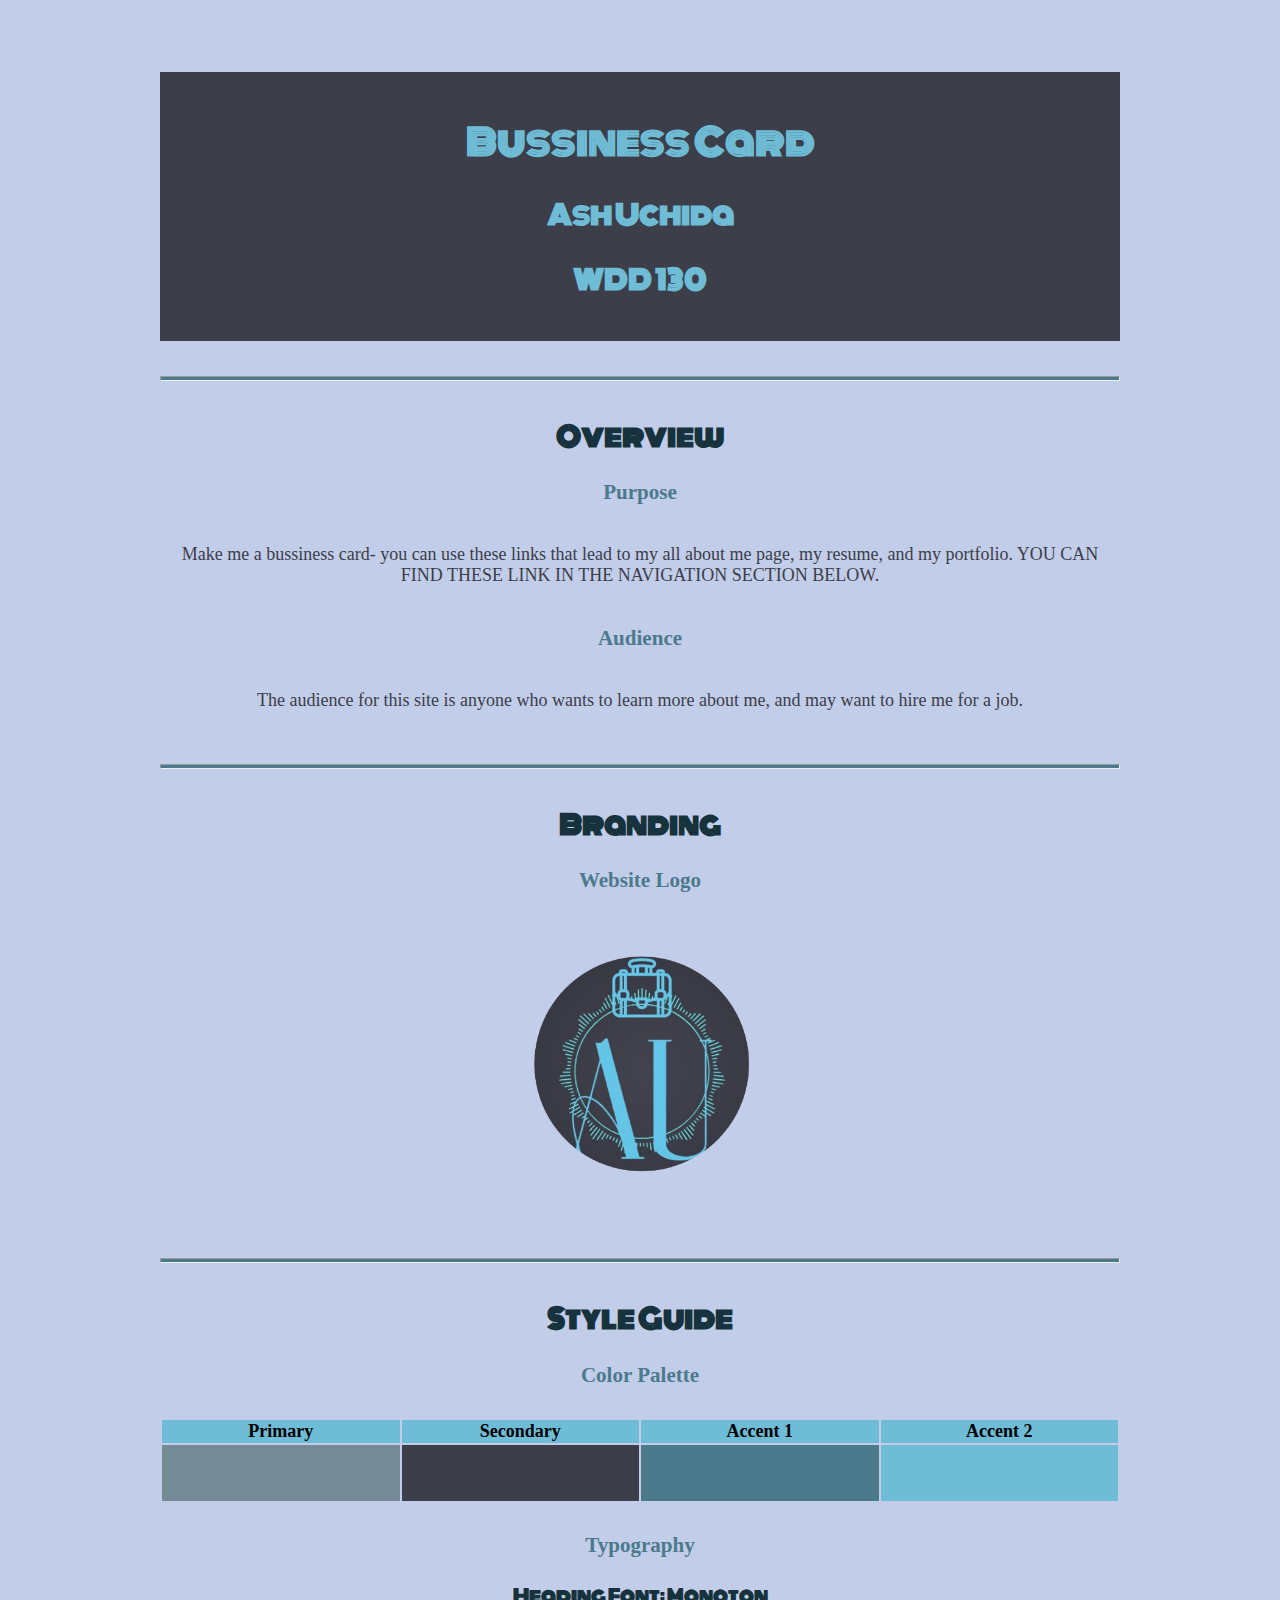
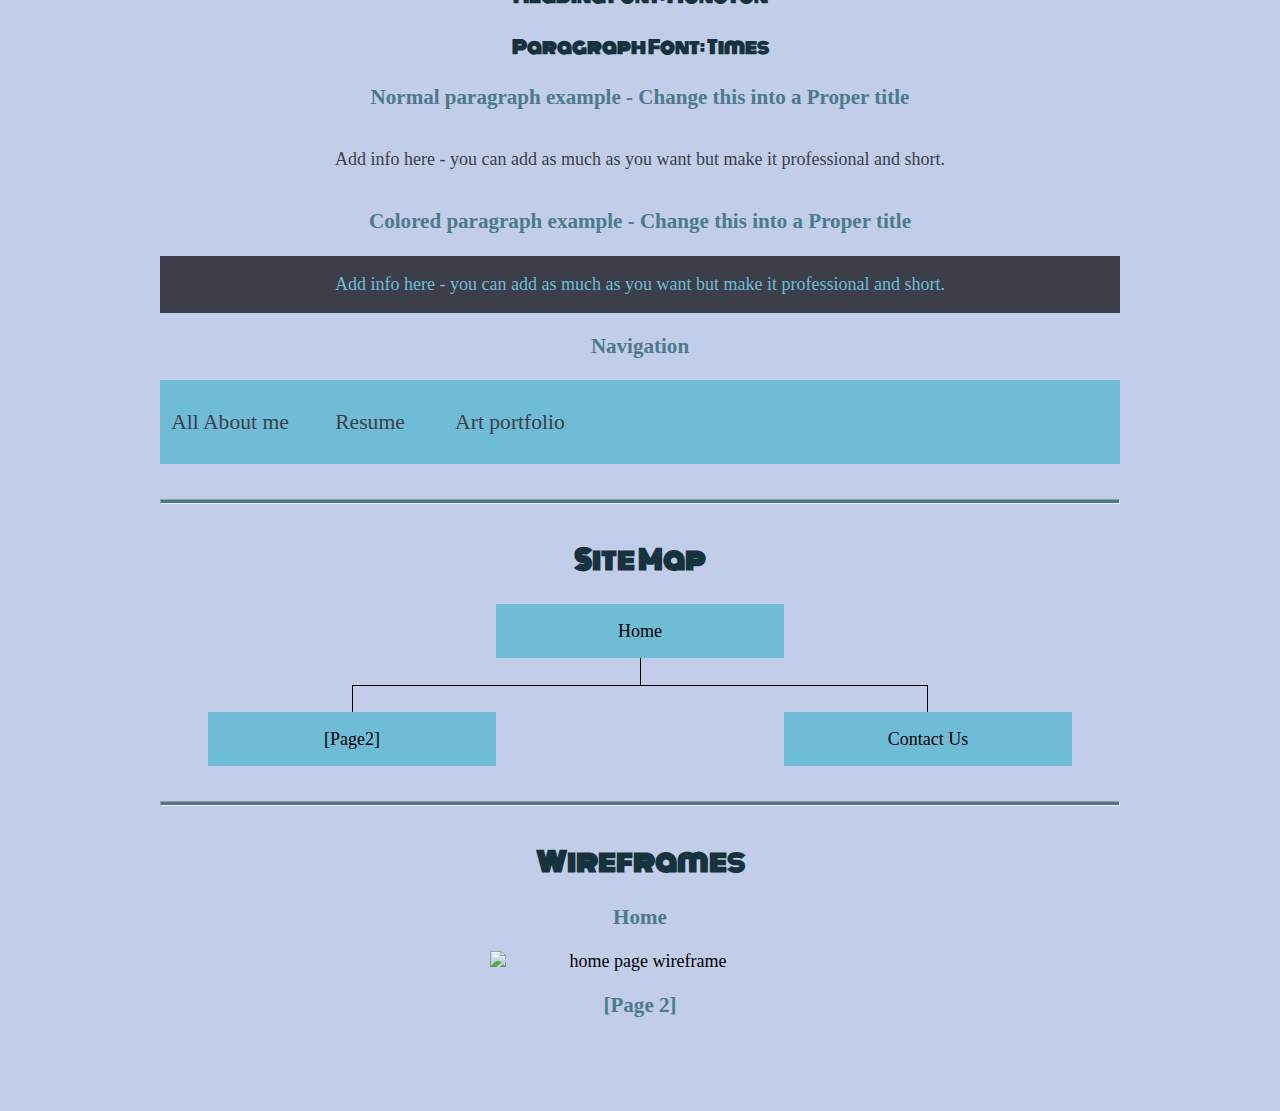
==== index.html @ 105e7d40 "Add files via upload" ====
<!DOCTYPE html>
<html lang="en-us">

<head>
  <meta charset="utf-8" />
  <title>Site Plan</title>
  <link type="text/css" rel="stylesheet" href="styles.css" />
</head>

<body>
  <header>
    <h1>Bussiness Card </h1>
    <h2>Ash  Uchida</h2>
    <h2>WDD 130</h2>
    <!-- In the header above, add the name of your site, your name and class number. For example if you are in section 3 you would put WDD 130-03 -->
  </header>
  <main>
    <!-- ------------------------Steps 2-5------------------------------ -->
    <hr />
    <h2>Overview</h2>
    <h3>Purpose</h3>
    <p>
        Make me a bussiness card- you can use these links that lead to my all about me page, my resume, and my portfolio.
        YOU CAN FIND THESE LINK IN THE NAVIGATION SECTION BELOW.
    </p>
    <!-- end of purpose-->

    <h3>Audience</h3>
    <p>
        The audience for this site is anyone who wants to learn more about me, and may want to hire me for a job.
    </p>
    <!-- End of audience -->

    <hr />
    <h2>Branding</h2>
    <h3>Website Logo</h3>
    <!-- Replace this with some sort of logo for your site.  A logo can be as simple as the name of your site in a nice font :) -->
    <img src="logo.png" alt="Logo image" />
    <hr />
    <h2>Style Guide</h2>

    <!-- ------------------------Steps 6-9------------------------------ -->

    <h3>Color Palette</h3>
    <!--  The colors you choose for a website are one of the most important decisions you will make. You should have at least 2 colors but do not have to fill in all 4 if you do not need them.  -->
    
    <table class="colors">
      <tr>
        <th>Primary</th>
        <th>Secondary</th>
        <th>Accent 1</th>
        <th>Accent 2</th>
      </tr>
      
      <tr>
        <td class="primary"></td>
        <td class="secondary"></td>
        <td class="accent1"></td>
        <td class="accent2"></td>
      </tr>
    </table>

    <!-- ------------------------Steps 10-12------------------------------ -->

    <h3>Typography</h3>
    

    <h4>
      Heading Font: Monoton

    </h4>
    <h4>
      Paragraph Font: Times
      
    </h4>
    <h3>Normal paragraph example - Change this into a Proper title</h3>
    <p>
      Add info here - you can add as much as you want but make it professional and short.
    </p>
    <h3>Colored paragraph example - Change this into a Proper title</h3>
    <p class="colored">
      Add info here - you can add as much as you want but make it professional and short.
    </p>

    <!-- ------------------------Step 13------------------------------ -->

    <h3>Navigation</h3>
    <!-- Think about how you want your navigation bar to look. In the site-plan.css file change the colors to your colors to get the look you desire. -->
    <nav>
      <a href="me.html">All About me</a>
      <a href="resume.pdf">Resume</a>
      <a href="https://sites.google.com/view/ashuchidamural-com/home">Art portfolio</a>
    </nav>
    <hr />
    <h2>Site Map</h2>
    <div class="sitemap">
      <div class="sm-home">Home</div>
      <div class="sm-page2">
        [Page2]
        <!-- this page will have a name later -->
      </div>
      <div class="sm-page3">Contact Us</div>

      <div class="top">&nbsp;</div>
      <div class="left">&nbsp;</div>
      <div class="right">&nbsp;</div>
    </div>
    <hr />
    <h2>Wireframes</h2>
    <!-- Create an additional wireframe for your site. List it here below the Home page wireframe. -->

    <h3>Home</h3>

    <img src="https://byui-wdd.github.io/wdd130/rafting_images/wireframe_home.png" alt="home page wireframe" />

    <h3>[Page 2]</h3>

    <!-- <img src="#" alt="page 2 wireframe"> -->
  </main>
</body>

</html>
---- styles.css ----
/* if you are using any Google fonts change the font names below to your fonts. 
Any spaces in your font name should be replaced with a +. 
Fonts are separated by a & */
@import url('https://fonts.googleapis.com/css2?family=IM+Fell+French+Canon&family=Lato:ital,wght@0,400;0,700;1,400&display=swap');
@import url('https://fonts.googleapis.com/css2?family=Monoton&display=swap');


:root {
  /* change the values below to your colors from your palette */
  --primary-color: #748A95  ;
  --secondary-color: #3C3E49 ;
  --accent1-color: #4C7A8D;
  --accent2-color: #6FBCD6 ;

  /* change the values below to your chosen font(s) */
  --heading-font: "Monoton";
  --paragraph-font: Times, Helvetica, sans-serif;

  /* these colors below should be chosen from among your palette colors above */
  --headline-color-on-white: #16323c;  /* headlines on a white background */ 
  --headline-color-on-color: #6FBCD6; /* headlines on a colored background */ 
  --paragraph-color-on-white: #3C3E49; /* paragraph text on a white background */ 
  --paragraph-color-on-color: #6FBCD6; /* paragraph text on a colored background */ 
  --paragraph-background-color: #3C3E49  ;
  --nav-link-color: #3C3E49;
  --nav-background-color: #6FBCD6;
  --nav-hover-link-color: #6FBCD6;
  --nav-hover-background-color: #3C3E49;
}


/*  Look around below...but DON'T CHANGE ANYTHING! */

#wrapper{
  display: flex;
}

body {
  background-color: #c2cde9;
  max-width: 960px;
  margin: 0 auto;
  padding: 4em;
  font-size: 18px;
  text-align: center;
}
img {
  display: block;
  margin: 0 auto;
  max-width: 300px;
}
h3{
  color: #4C7A8D;
}
h1,h2, h4, h5, h6 {
  font-family: var(--heading-font);
  color: var(--headline-color-on-white);
}
h2 {
  text-align: center;
}
hr {
  height: 3px;
  margin: 35px 0;
  background: var(--accent1-color);
}
header {
  flex: 1;  /* Allows the text box to take up remaining space */
  padding: 1em;
  text-align: center;
  color: var(--headline-color-on-color);
  background-color: var(--paragraph-background-color);
}
header > h1, header > h2 {
  color: var(--headline-color-on-color);
}
p {
  font-family: var(--paragraph-font);
  color: var(--paragraph-color-on-white);
  padding: 1em;
}
.colors {
  width: 100%;
  min-width: 350px;
  margin: 30px auto;
  text-align: center;
}
.colors th {
  background-color: #6FBCD6;
}
.colors td{
  width: 25%;
  height: 3em;
}
.primary {
  background-color: var(--primary-color);
}
.secondary {
  background-color: var(--secondary-color);
}
.accent1 {
  background-color: var(--accent1-color);
}
.accent2{
  background-color: var(--accent2-color);
}
p.colored {
  background-color: var(--paragraph-background-color);
  color: var(--paragraph-color-on-color);
}
nav {
  background-color: var(--nav-background-color);
  line-height: 3em;
  text-align: center;
  font-size: 1.2em;
}
nav  {
  list-style-type: none;
  display: flex;
}
nav a {
  padding:1em;
  min-width: 120px;
  text-decoration: none;
  padding: 10px;
}
nav a:link, nav a:visited {
  color: var(--nav-link-color);
}
nav a:hover {
  color: var(--nav-hover-link-color);
  background-color: var(--nav-hover-background-color);
}
.sitemap {
  display: grid;
  justify-content: center;

  grid-template-columns: repeat(6, 15%);
  grid-template-rows: 3em 1.5em 1.5em 3em;
  grid-template-areas: ". . home home . ."
    ". . . top . ."
    ". left left right right ."
    "page2 page2 . . page3 page3";
}
.sitemap > div {
  text-align: center;
}
.sm-home {
  grid-area: home;
  background-color: #6FBCD6;
  line-height: 3em;
}
.sm-page2 {
  grid-area: page2;
  background-color: #6FBCD6;
  line-height: 3em;
}
.sm-page3 {
  grid-area: page3;
  background-color: #6FBCD6;
  line-height: 3em;
}
.top {
  grid-area: top;
  border-left: 1px solid;
}
.left {
  grid-area: left;
  border-top: 1px solid;
  border-left: 1px solid;
}
.right {
  grid-area: right;
  border-top: 1px solid;
  border-right: 1px solid;
}
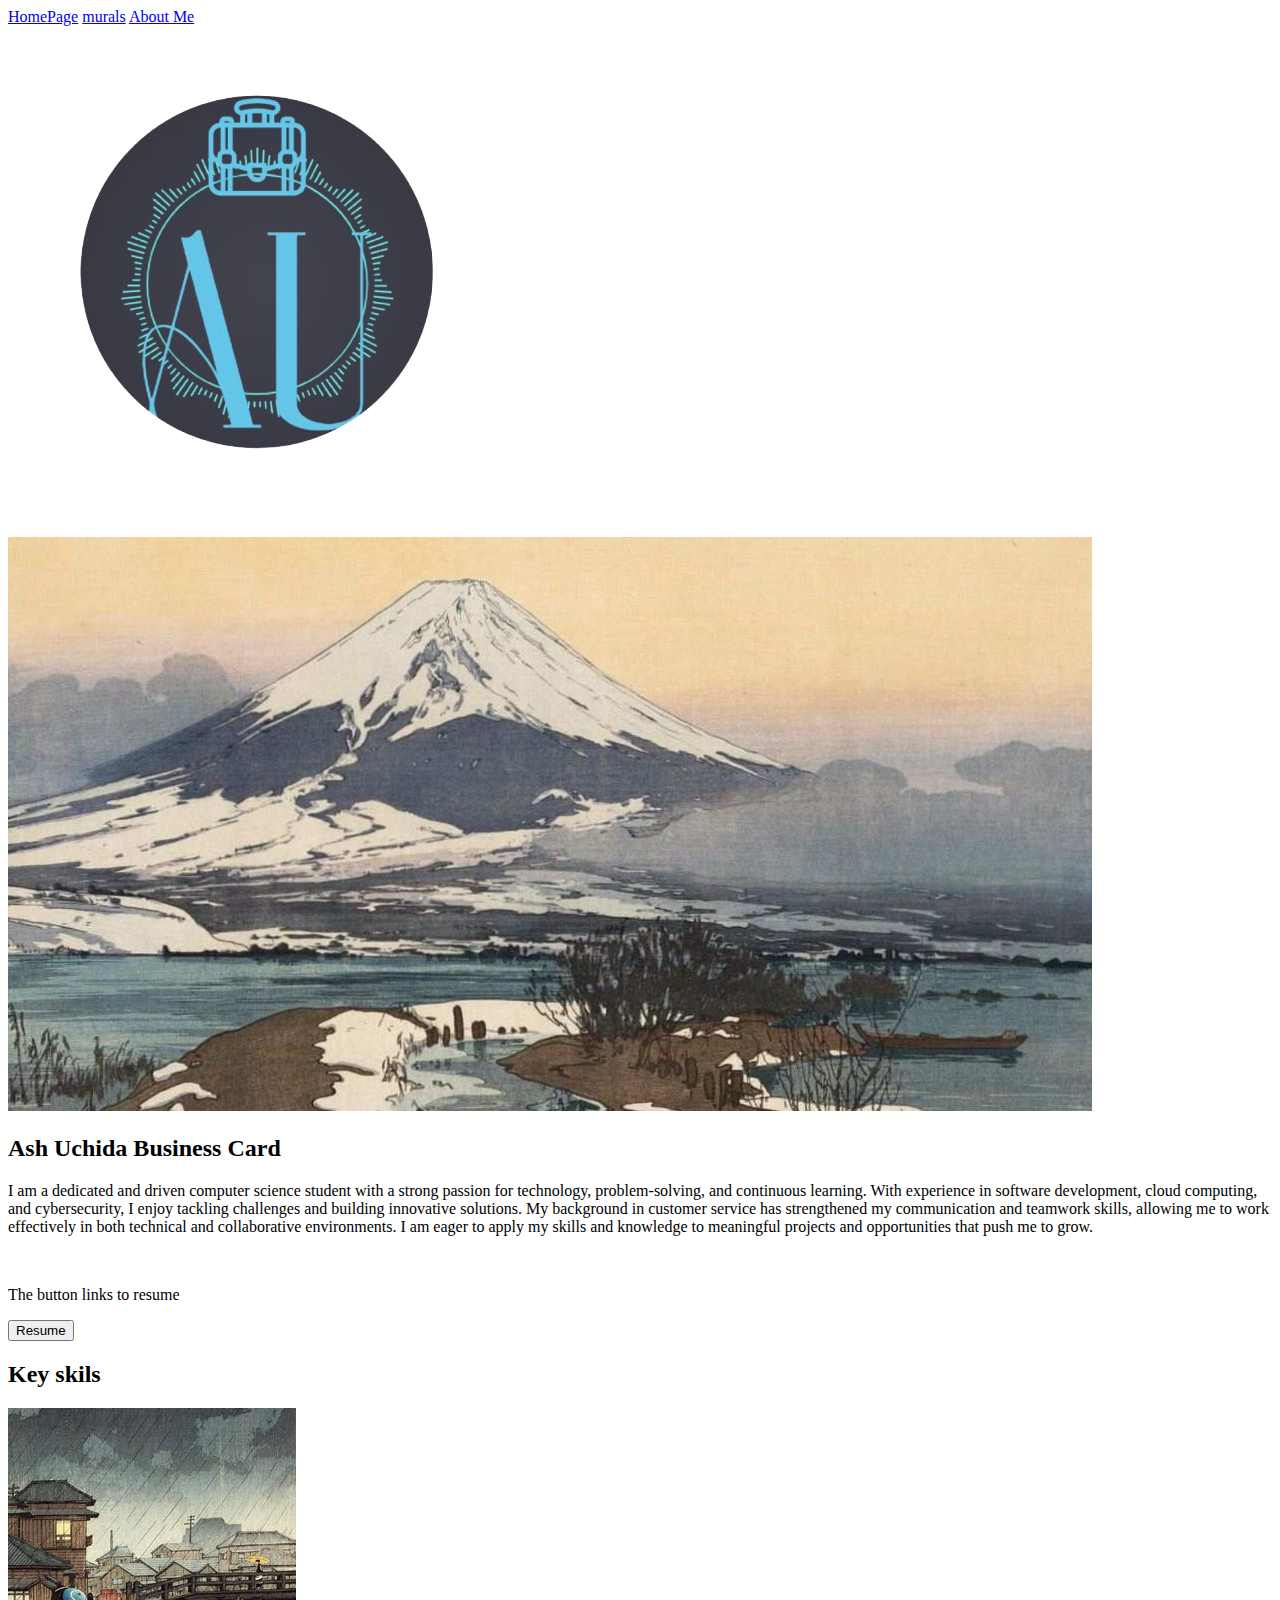
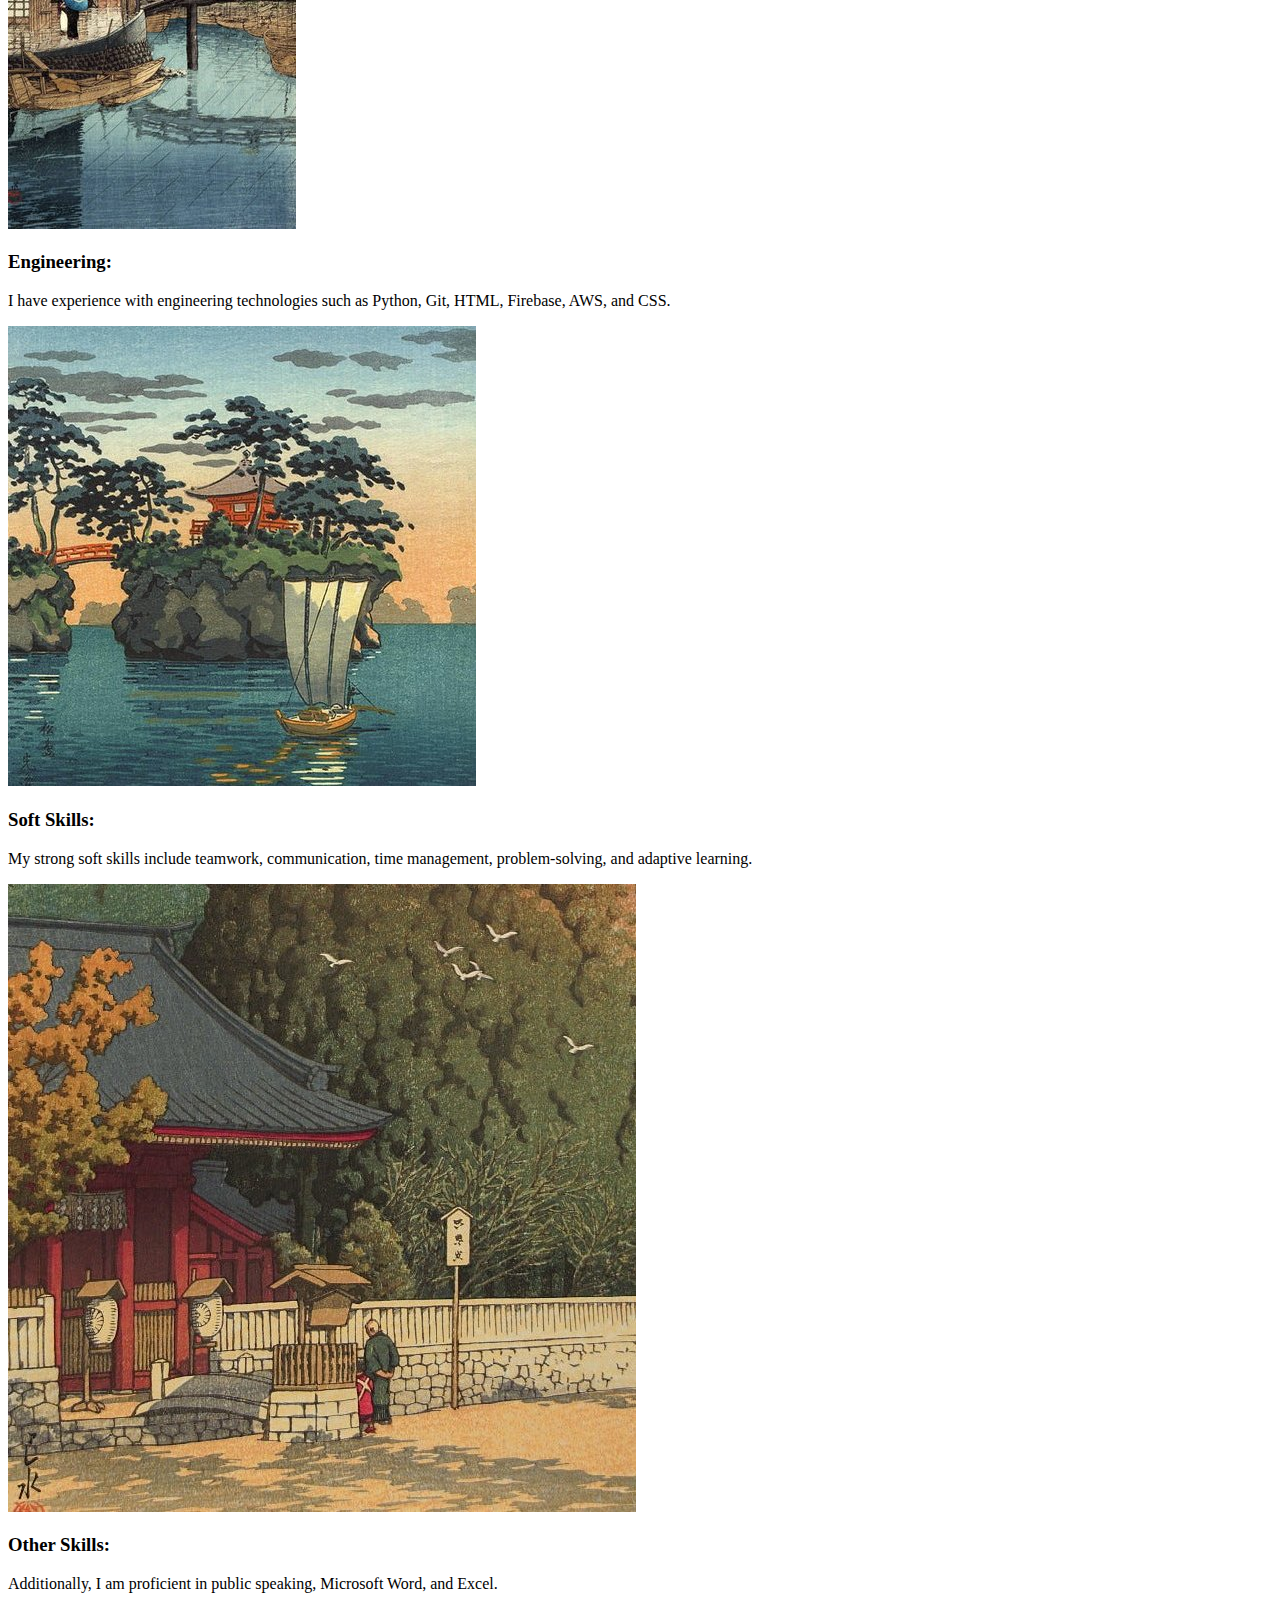
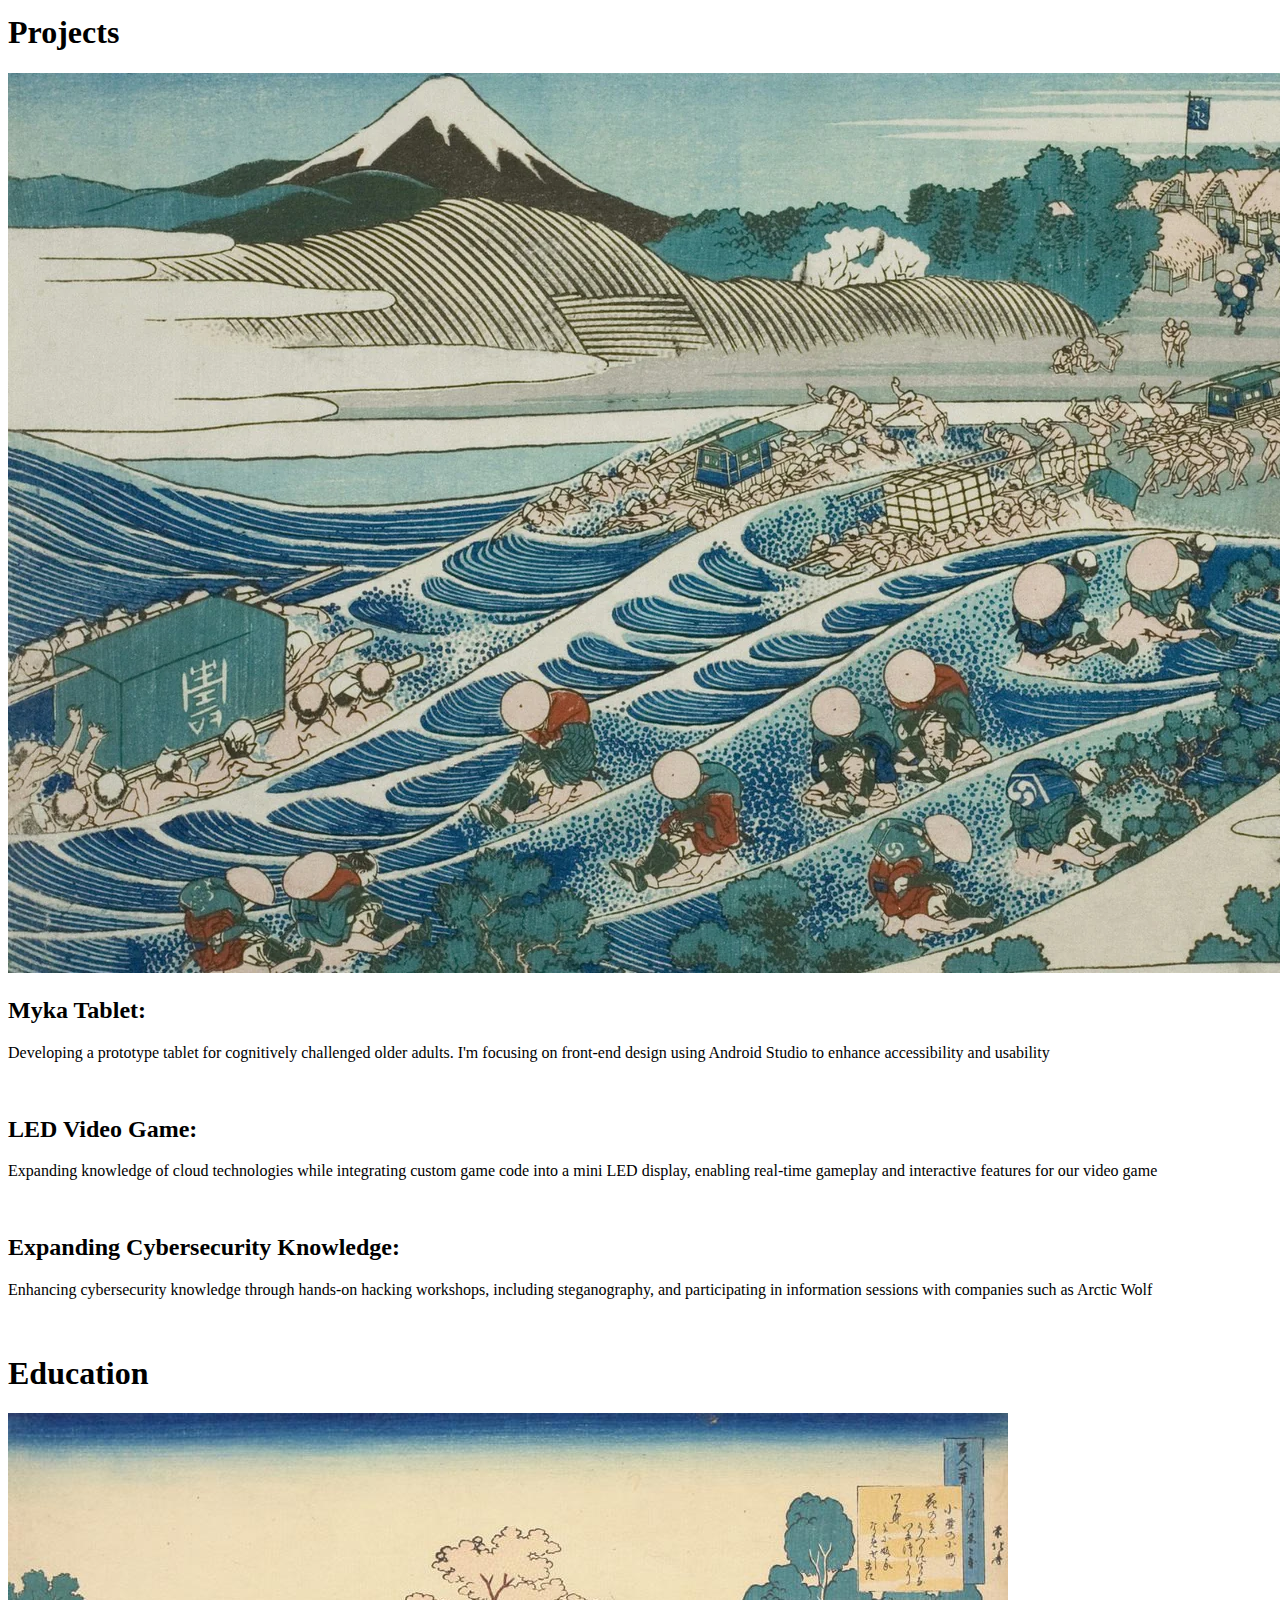
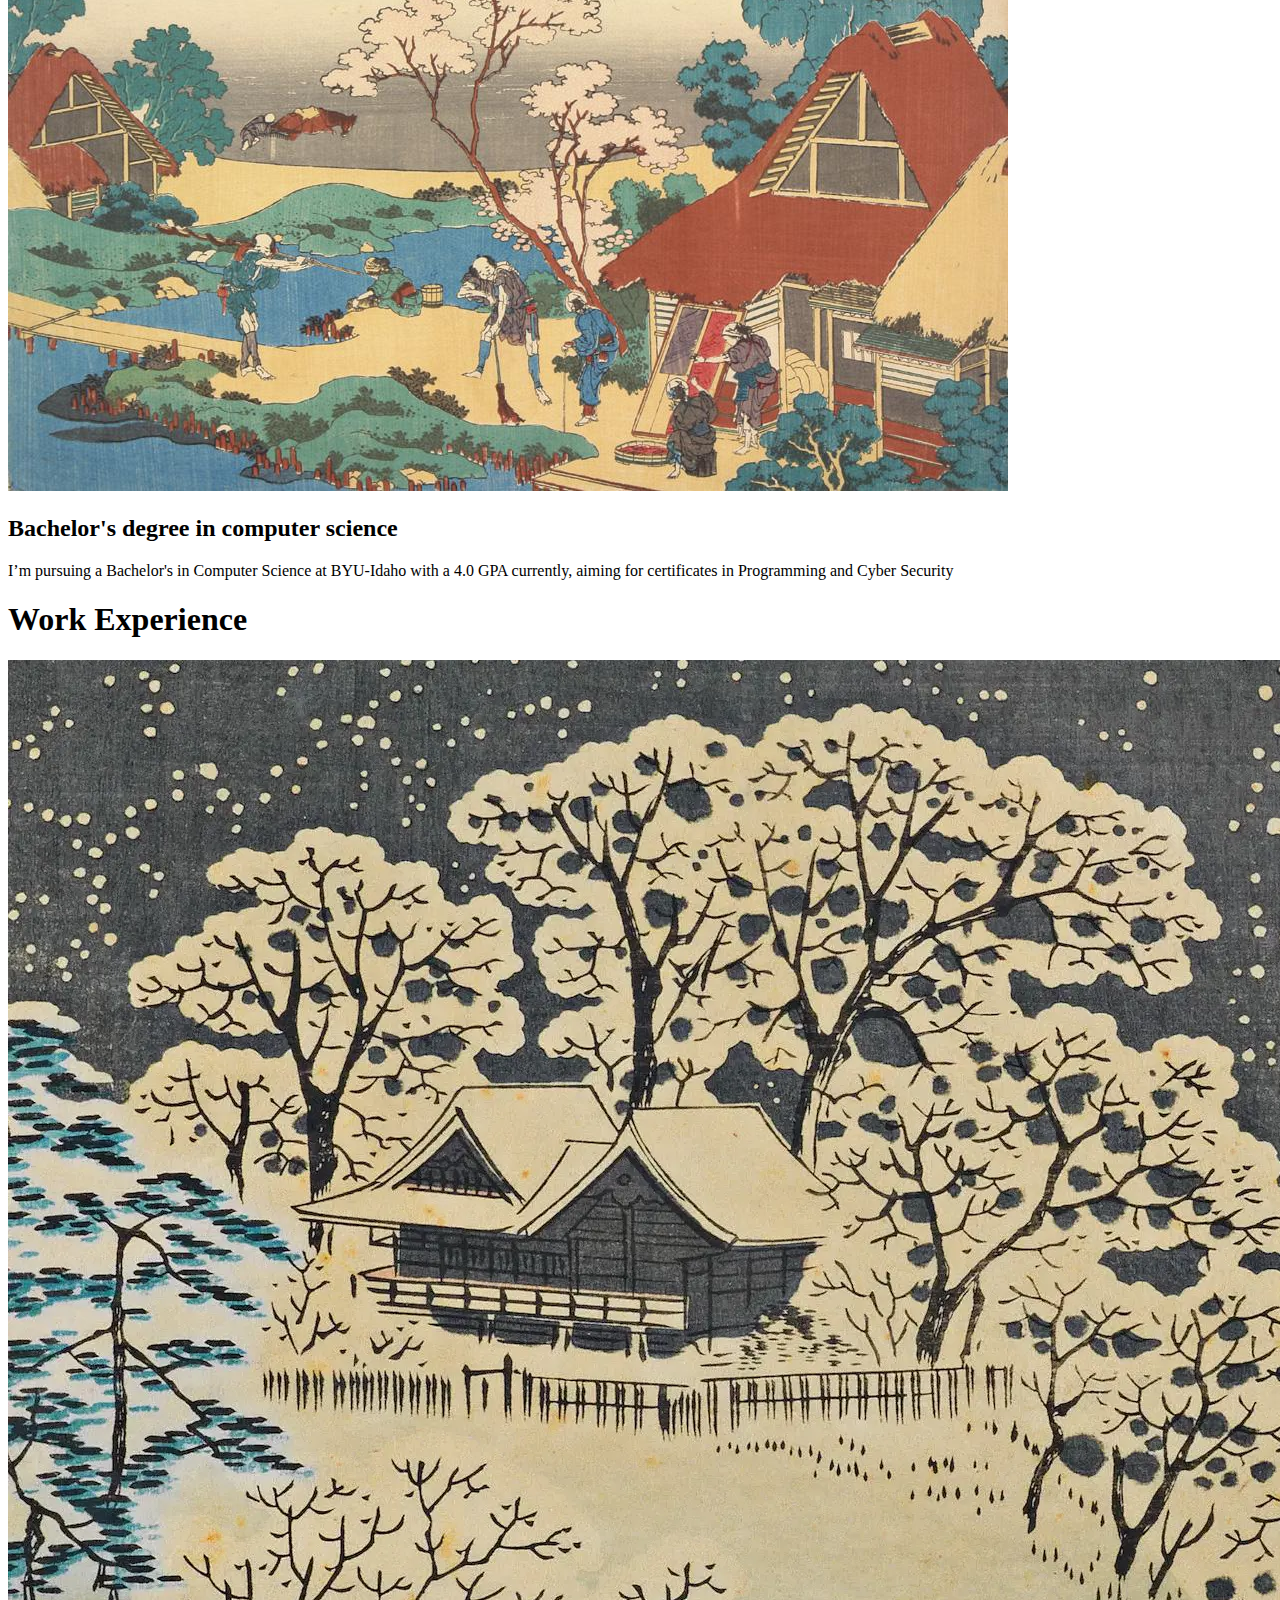
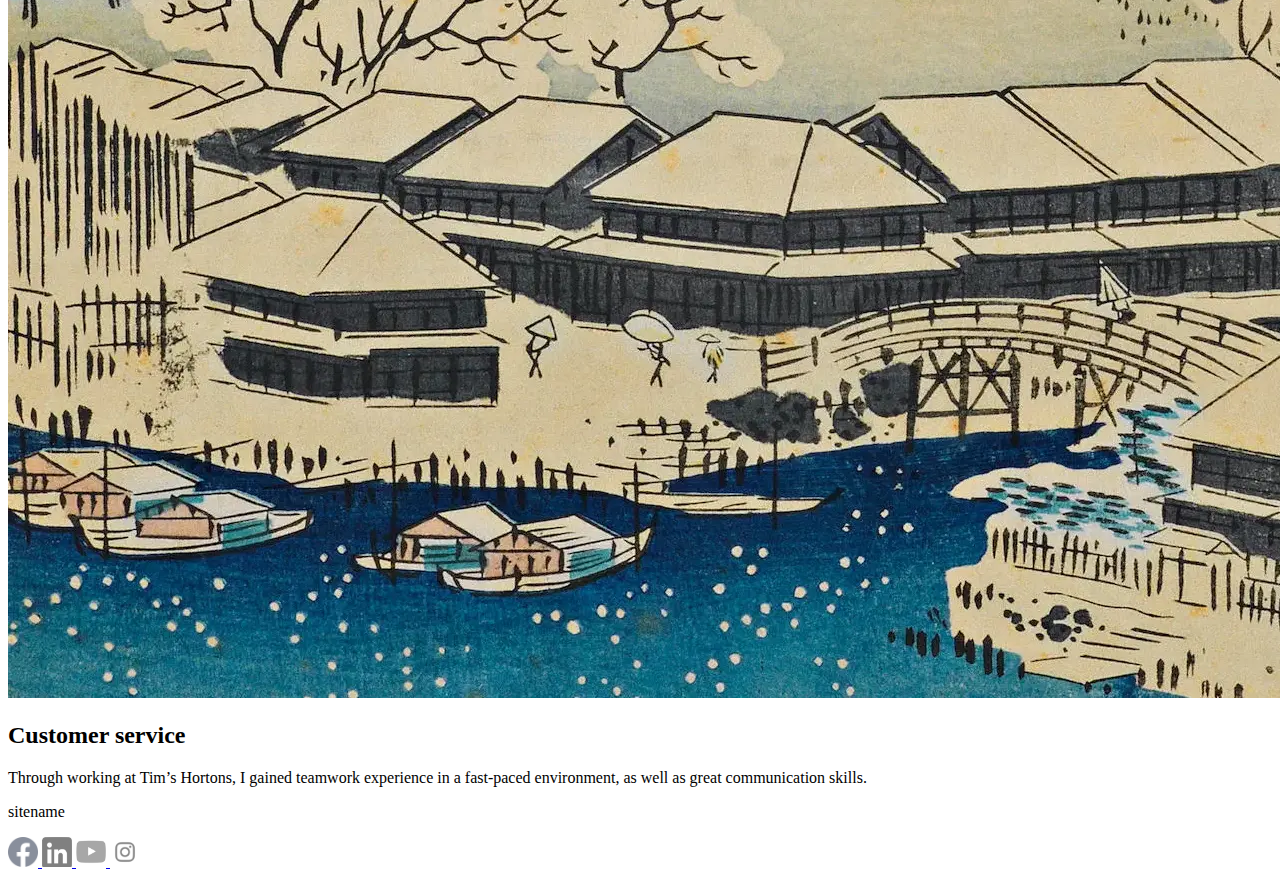
==== commit 008b97af: "-" ====
--- a/index.html
+++ b/index.html
@@ -1,124 +1,89 @@
+<!DOCTYPE html>
+<html lang="en">
+  <head>
+    <meta charset="UTF-8">
+    <meta name="viewport" content="width=device-width, initial-scale=1.0">
+    <title>HomePage</title>
+  </head>
+  <body>
+    <nav id="navbar">
+      <a href="/website/homepage/index.html">HomePage</a>
+      <a href="/website/murals/index.html">murals</a>
+      <a href="/website/about_me/index.html">About Me</a>
+    </nav>
 
+    <div id="logo-container">
+      <img src="/website/homepage/styles/images/logo.png" alt="Logo">
+    </div>
 
-<!DOCTYPE html>
-<html lang="en-us">
+    <div id="hero-container">
+      <img src="/website/homepage/styles/images/hero1.jpeg" alt="HeroImage">
+      <h2>Ash Uchida Business Card</h2>
+      <p>I am a dedicated and driven computer science student with a strong passion for technology, problem-solving, and continuous learning. With experience in software development, cloud computing, and cybersecurity, I enjoy tackling challenges and building innovative solutions. My background in customer service has strengthened my communication and teamwork skills, allowing me to work effectively in both technical and collaborative environments. I am eager to apply my skills and knowledge to meaningful projects and opportunities that push me to grow.</p>
+      <br>
+      <p>The button links to resume</p>
+      <a href="/resume.pdf" target="_blank">
+        <button type="button">Resume</button>
+      </a>
+      
+    </div>
+    <div id="keyskils-container">
+      <h2>Key skils</h2>
+      <img src="/website/homepage/styles/images/hero2.jpeg" alt="skills1">
+      <h3>Engineering:</h3>
+      <p>I have experience with engineering technologies such as Python, Git, HTML, Firebase, AWS, and CSS.</p>
+      <img src="/website/homepage/styles/images/hero3.jpeg" alt="skills2">
+      <h3>Soft Skills:</h3>
+      <p>My strong soft skills include teamwork, communication, time management, problem-solving, and adaptive learning.</p>
+      <img src="/website/homepage/styles/images/hero4.jpeg" alt="skills3">
+      <h3>Other Skills:</h3>
+      <p>Additionally, I am proficient in public speaking, Microsoft Word, and Excel.</p>
+    </div>
 
-<head>
-  <meta charset="utf-8" />
-  <title>Site Plan</title>
-  <link type="text/css" rel="stylesheet" href="styles.css" />
-</head>
+    <div id="projects-container">
+      <h1>Projects</h1>
+      <img src="/website/homepage/styles/images/hero6.webp" alt="Projectspic">
+      <h2>Myka Tablet:</h2>
+      <p>Developing a prototype tablet for cognitively challenged older adults. I'm focusing on front-end design using Android Studio to enhance accessibility and usability</p>
+      <br>
+      <h2>LED Video Game:</h2>
+      <p>Expanding knowledge of cloud technologies while integrating custom game code into a mini LED display, enabling real-time gameplay and interactive features for our video game</p>
+      <br>
+      <h2>Expanding Cybersecurity Knowledge:</h2>
+      <p>Enhancing cybersecurity knowledge through hands-on hacking workshops, including steganography, and participating in information sessions with companies such as Arctic Wolf</p>
+      <br>
+    </div>
 
-<body>
-  <header>
-    <h1>Bussiness Card </h1>
-    <h2>Ash  Uchida</h2>
-    <h2>WDD 130</h2>
-    <!-- In the header above, add the name of your site, your name and class number. For example if you are in section 3 you would put WDD 130-03 -->
-  </header>
-  <main>
-    <!-- ------------------------Steps 2-5------------------------------ -->
-    <hr />
-    <h2>Overview</h2>
-    <h3>Purpose</h3>
-    <p>
-        Make me a bussiness card- you can use these links that lead to my all about me page, my resume, and my portfolio.
-        YOU CAN FIND THESE LINK IN THE NAVIGATION SECTION BELOW.
-    </p>
-    <!-- end of purpose-->
+    <div id="education-container">
+      <h1>Education</h1>
+      <img src="/website/homepage/styles/images/hero7.jpeg" alt="Education">
+      <h2>Bachelor's degree in computer science</h2>
+      <p>I’m pursuing a Bachelor's in Computer Science at BYU-Idaho with a 4.0 GPA currently, aiming for certificates in Programming and Cyber Security</p>
+    </div>
+    
+    <div id="workexperience-container">
+      <h1>Work Experience</h1>
+      <img src="/website/homepage/styles/images/hero8.webp" alt="WorkExperience">
+      <h2>Customer service</h2>
+      <p>Through working at Tim’s Hortons, I gained teamwork experience in a fast-paced environment, as well as great communication skills.</p>
+    </div>
 
-    <h3>Audience</h3>
-    <p>
-        The audience for this site is anyone who wants to learn more about me, and may want to hire me for a job.
-    </p>
-    <!-- End of audience -->
-
-    <hr />
-    <h2>Branding</h2>
-    <h3>Website Logo</h3>
-    <!-- Replace this with some sort of logo for your site.  A logo can be as simple as the name of your site in a nice font :) -->
-    <img src="logo.png" alt="Logo image" />
-    <hr />
-    <h2>Style Guide</h2>
-
-    <!-- ------------------------Steps 6-9------------------------------ -->
-
-    <h3>Color Palette</h3>
-    <!--  The colors you choose for a website are one of the most important decisions you will make. You should have at least 2 colors but do not have to fill in all 4 if you do not need them.  -->
-    
-    <table class="colors">
-      <tr>
-        <th>Primary</th>
-        <th>Secondary</th>
-        <th>Accent 1</th>
-        <th>Accent 2</th>
-      </tr>
-      
-      <tr>
-        <td class="primary"></td>
-        <td class="secondary"></td>
-        <td class="accent1"></td>
-        <td class="accent2"></td>
-      </tr>
-    </table>
-
-    <!-- ------------------------Steps 10-12------------------------------ -->
-
-    <h3>Typography</h3>
-    
-
-    <h4>
-      Heading Font: Monoton
-
-    </h4>
-    <h4>
-      Paragraph Font: Times
-      
-    </h4>
-    <h3>Normal paragraph example - Change this into a Proper title</h3>
-    <p>
-      Add info here - you can add as much as you want but make it professional and short.
-    </p>
-    <h3>Colored paragraph example - Change this into a Proper title</h3>
-    <p class="colored">
-      Add info here - you can add as much as you want but make it professional and short.
-    </p>
-
-    <!-- ------------------------Step 13------------------------------ -->
-
-    <h3>Navigation</h3>
-    <!-- Think about how you want your navigation bar to look. In the site-plan.css file change the colors to your colors to get the look you desire. -->
-    <nav>
-      <a href="me.html">All About me</a>
-      <a href="resume.pdf">Resume</a>
-      <a href="https://sites.google.com/view/ashuchidamural-com/home">Art portfolio</a>
-    </nav>
-    <hr />
-    <h2>Site Map</h2>
-    <div class="sitemap">
-      <div class="sm-home">Home</div>
-      <div class="sm-page2">
-        [Page2]
-        <!-- this page will have a name later -->
-      </div>
-      <div class="sm-page3">Contact Us</div>
-
-      <div class="top">&nbsp;</div>
-      <div class="left">&nbsp;</div>
-      <div class="right">&nbsp;</div>
-    </div>
-    <hr />
-    <h2>Wireframes</h2>
-    <!-- Create an additional wireframe for your site. List it here below the Home page wireframe. -->
-
-    <h3>Home</h3>
-
-    <img src="https://byui-wdd.github.io/wdd130/rafting_images/wireframe_home.png" alt="home page wireframe" />
-
-    <h3>[Page 2]</h3>
-
-    <!-- <img src="#" alt="page 2 wireframe"> -->
-  </main>
-</body>
-
+  </body>
+    <footer>
+      <p>sitename</p>
+      <nav id="icon-container">
+        <a href="https://www.facebook.com" target="_blank">
+          <img src="/website/homepage/styles/images/fbicon.png" alt="Facebook" width="30" height="30">
+        </a>
+        <a href="https://www.linkedin.com" target="_blank">
+          <img src="/website/homepage/styles/images/inicon.png" alt="Linkedin" width="30" height="30">
+        </a>
+        <a href="https://www.youtube.com" target="_blank">
+          <img src="/website/homepage/styles/images/yicon.png" alt="youtube" width="30" height="30">
+        </a>
+        <a href="https://www.instagram.com" target="_blank">
+          <img src="/website/homepage/styles/images/instaicon.png" alt="Instagram" width="30" height="30">
+        </a>
+      </nav>
+    </footer>
 </html>